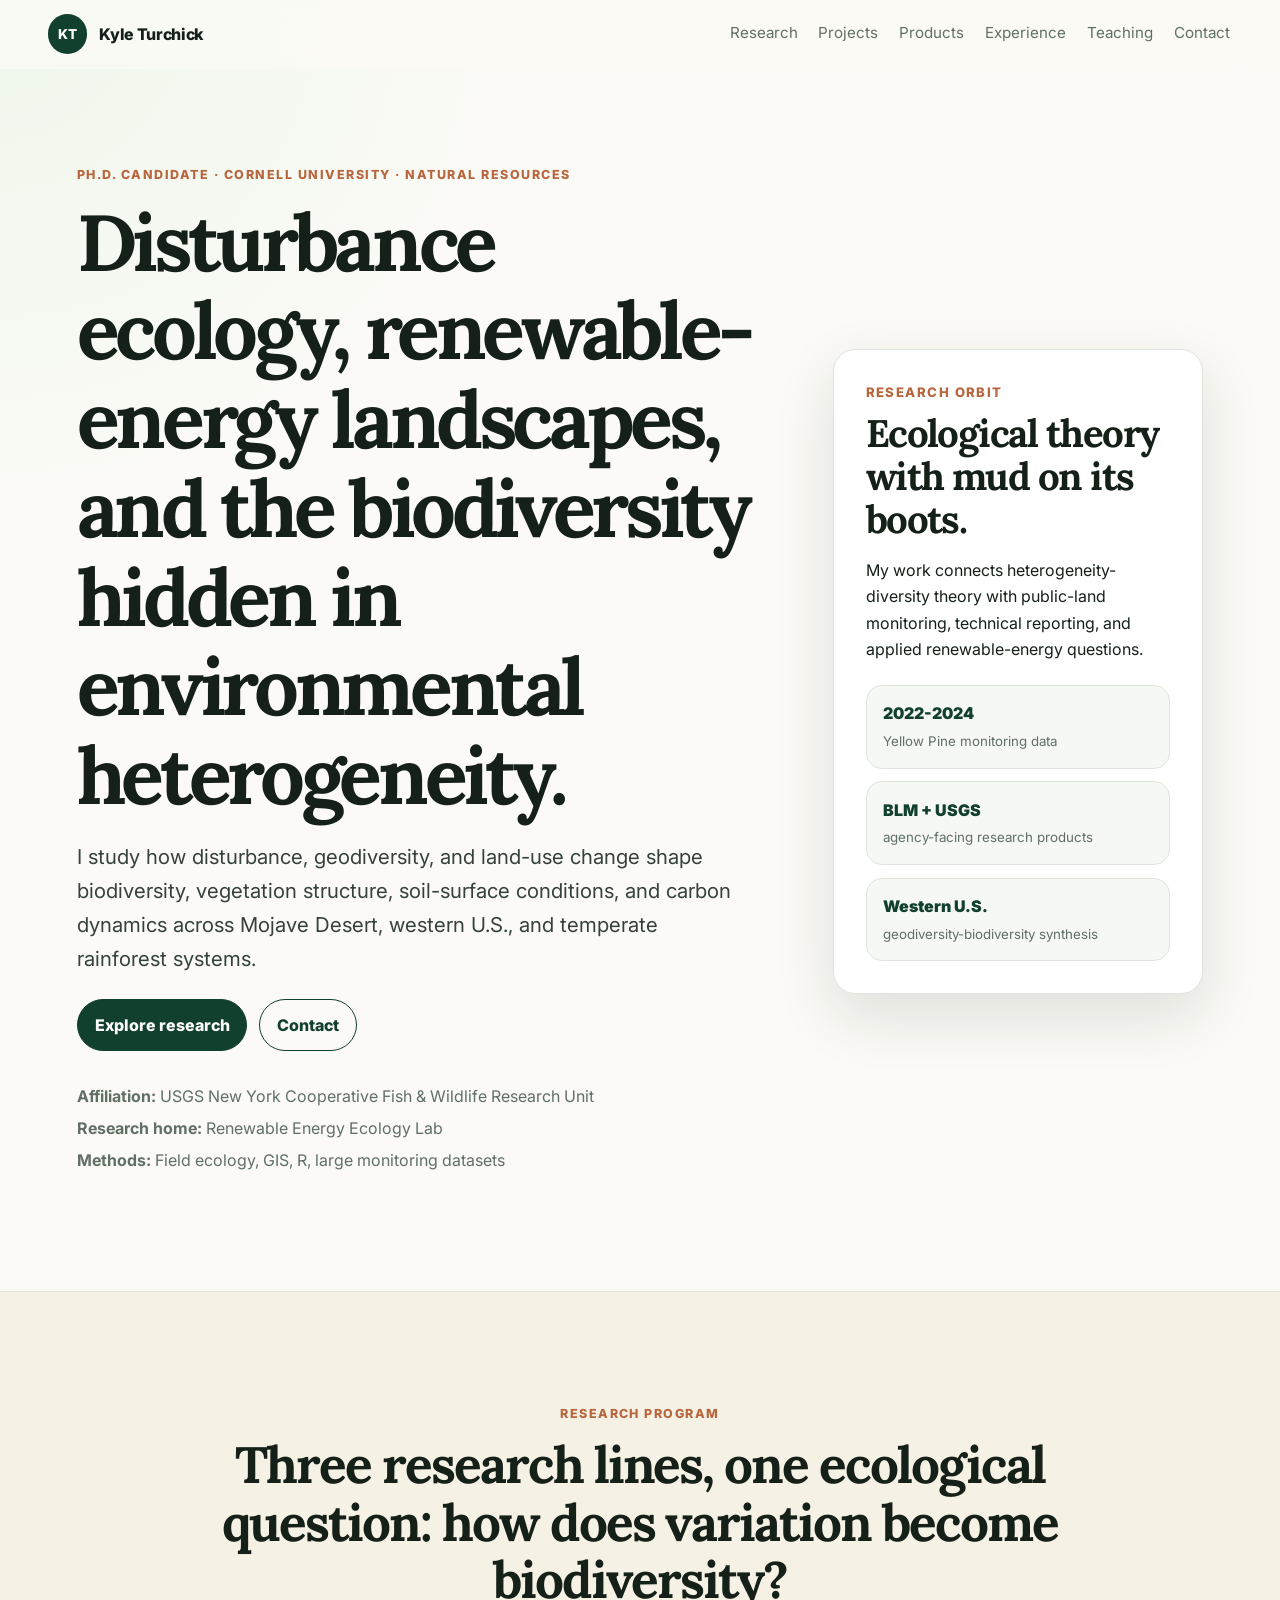
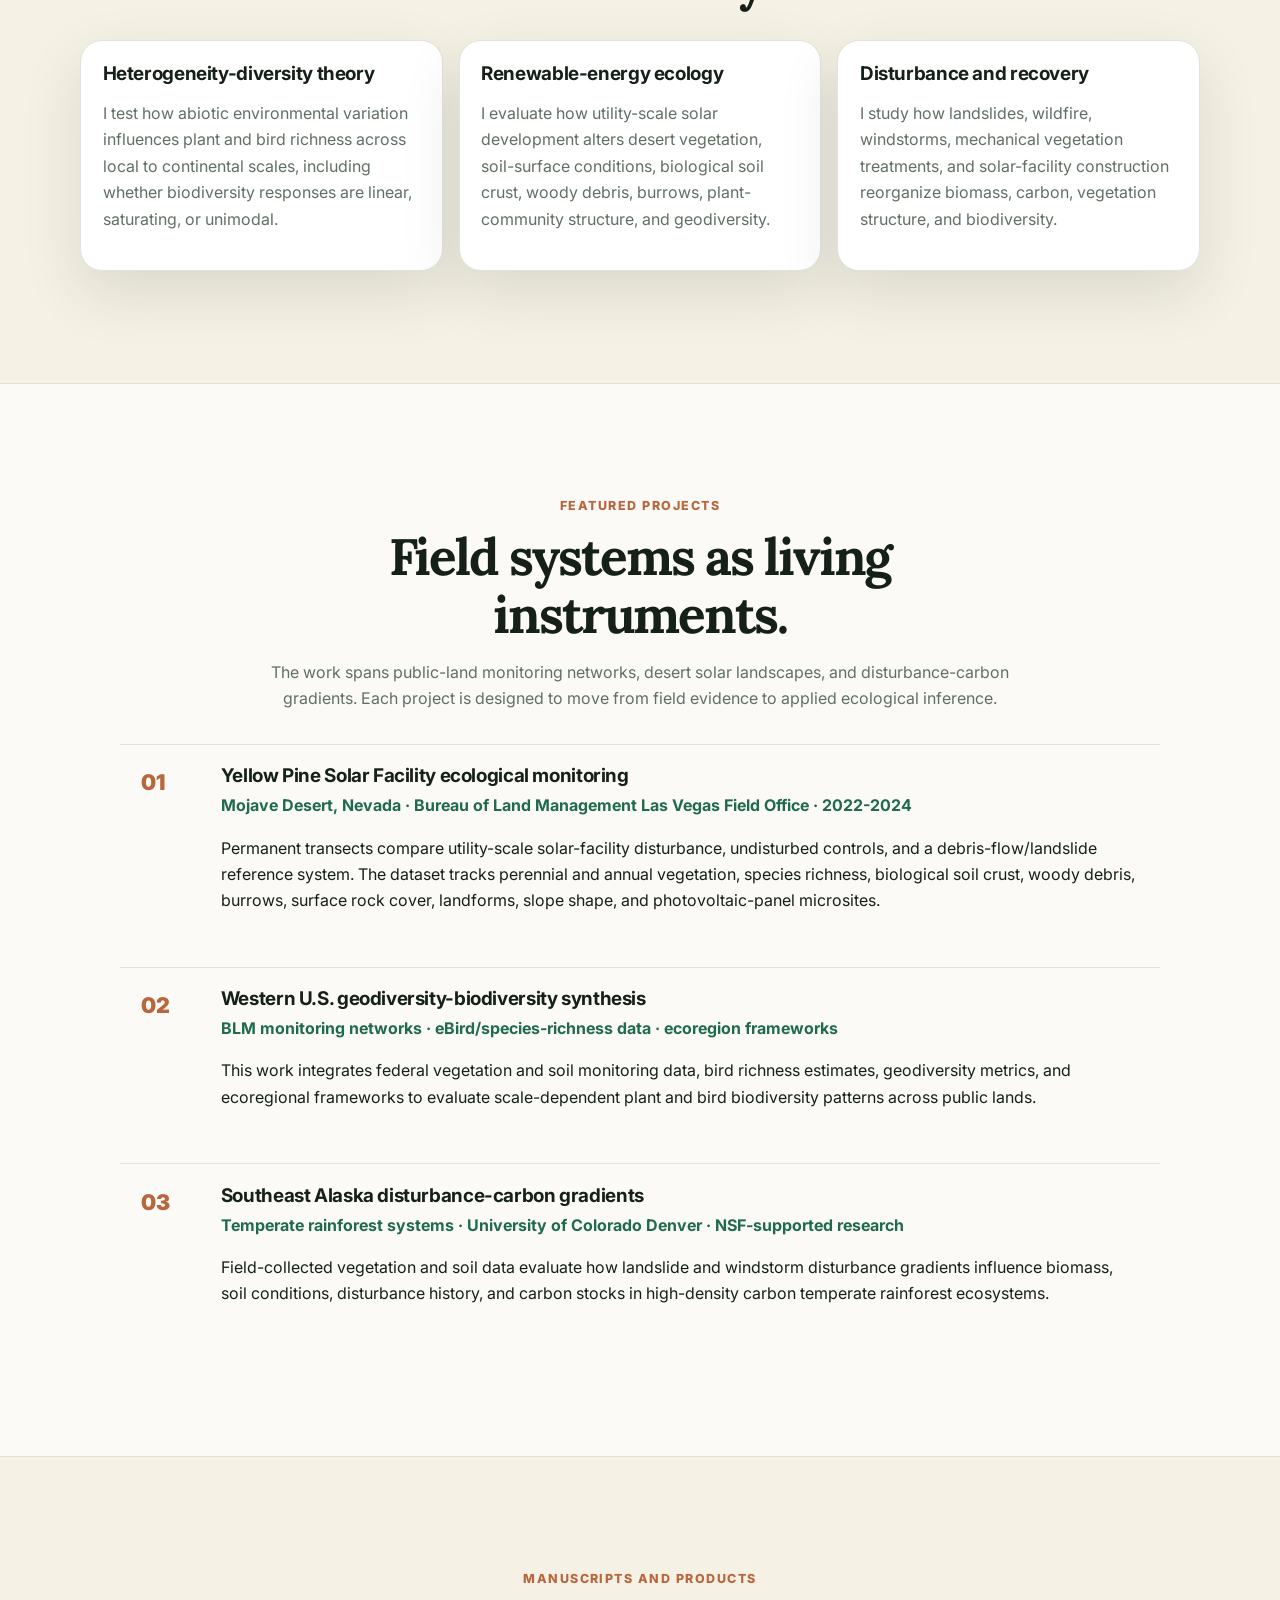
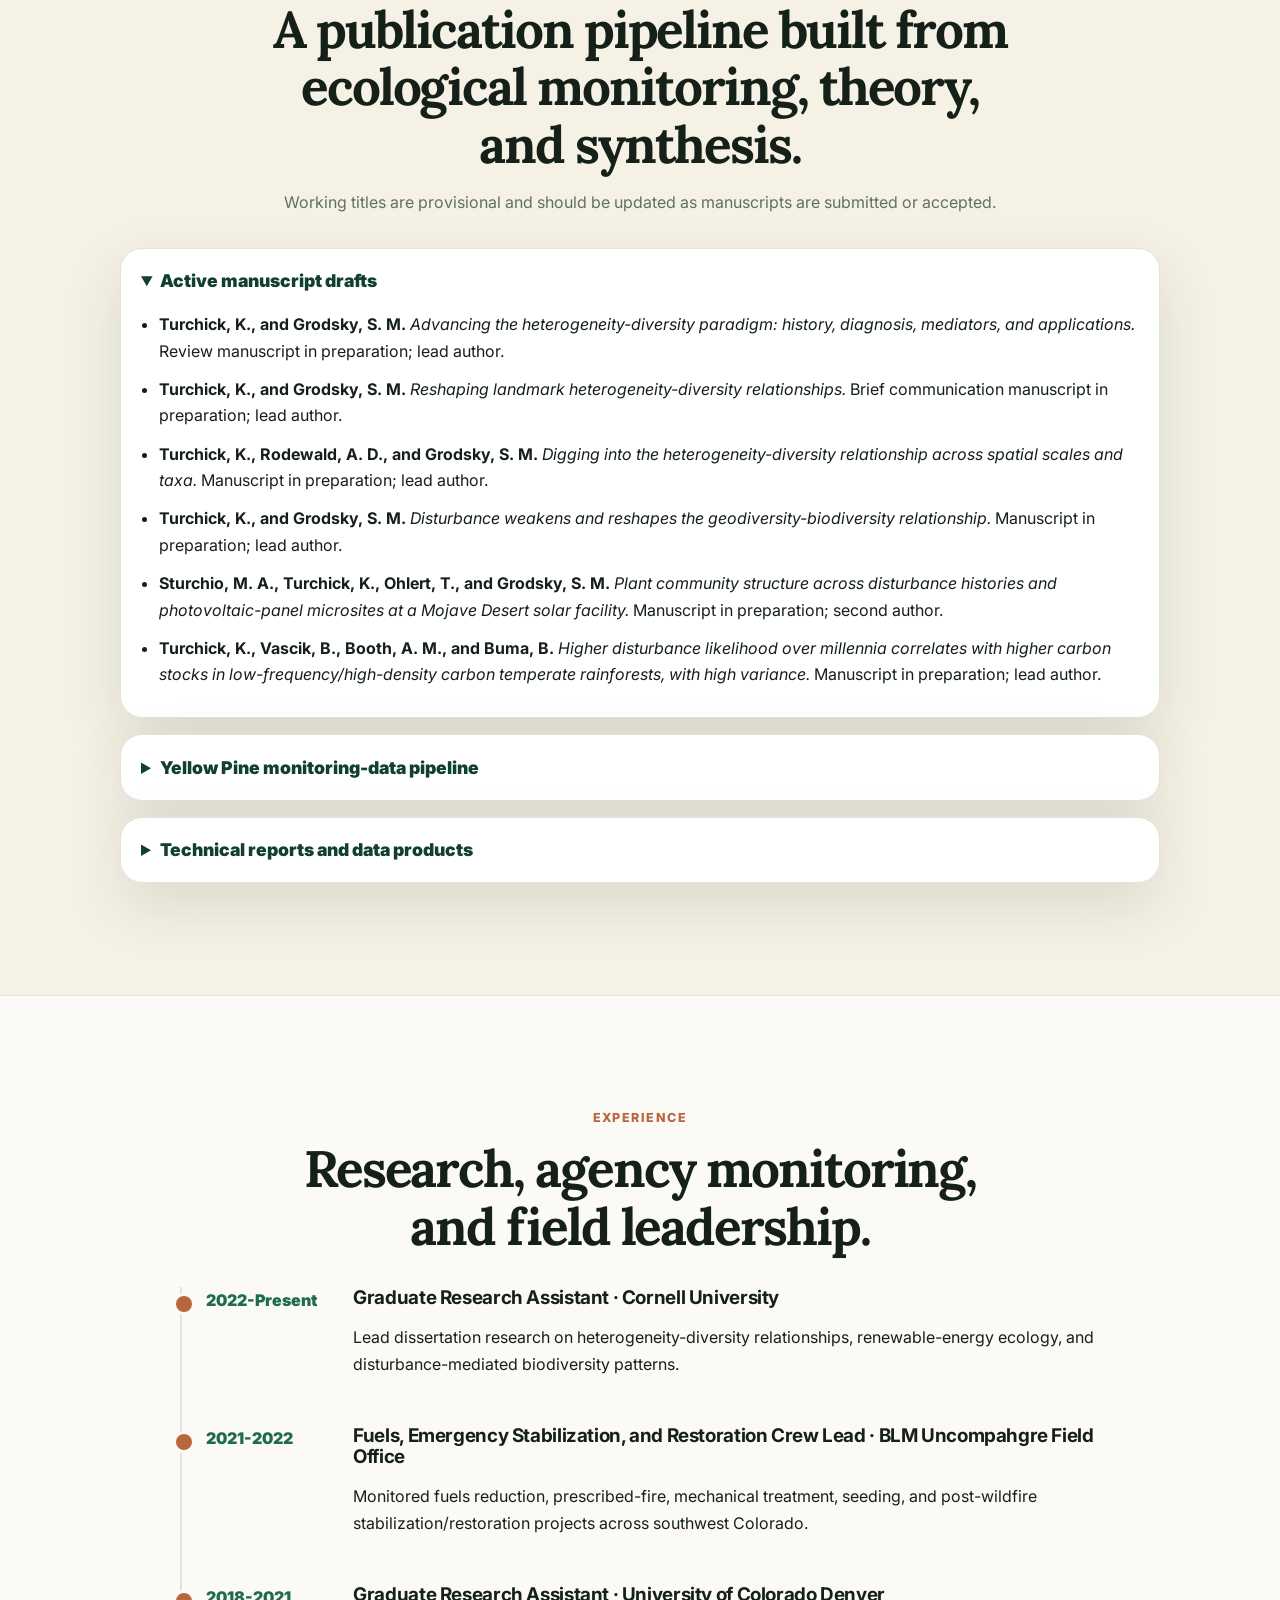
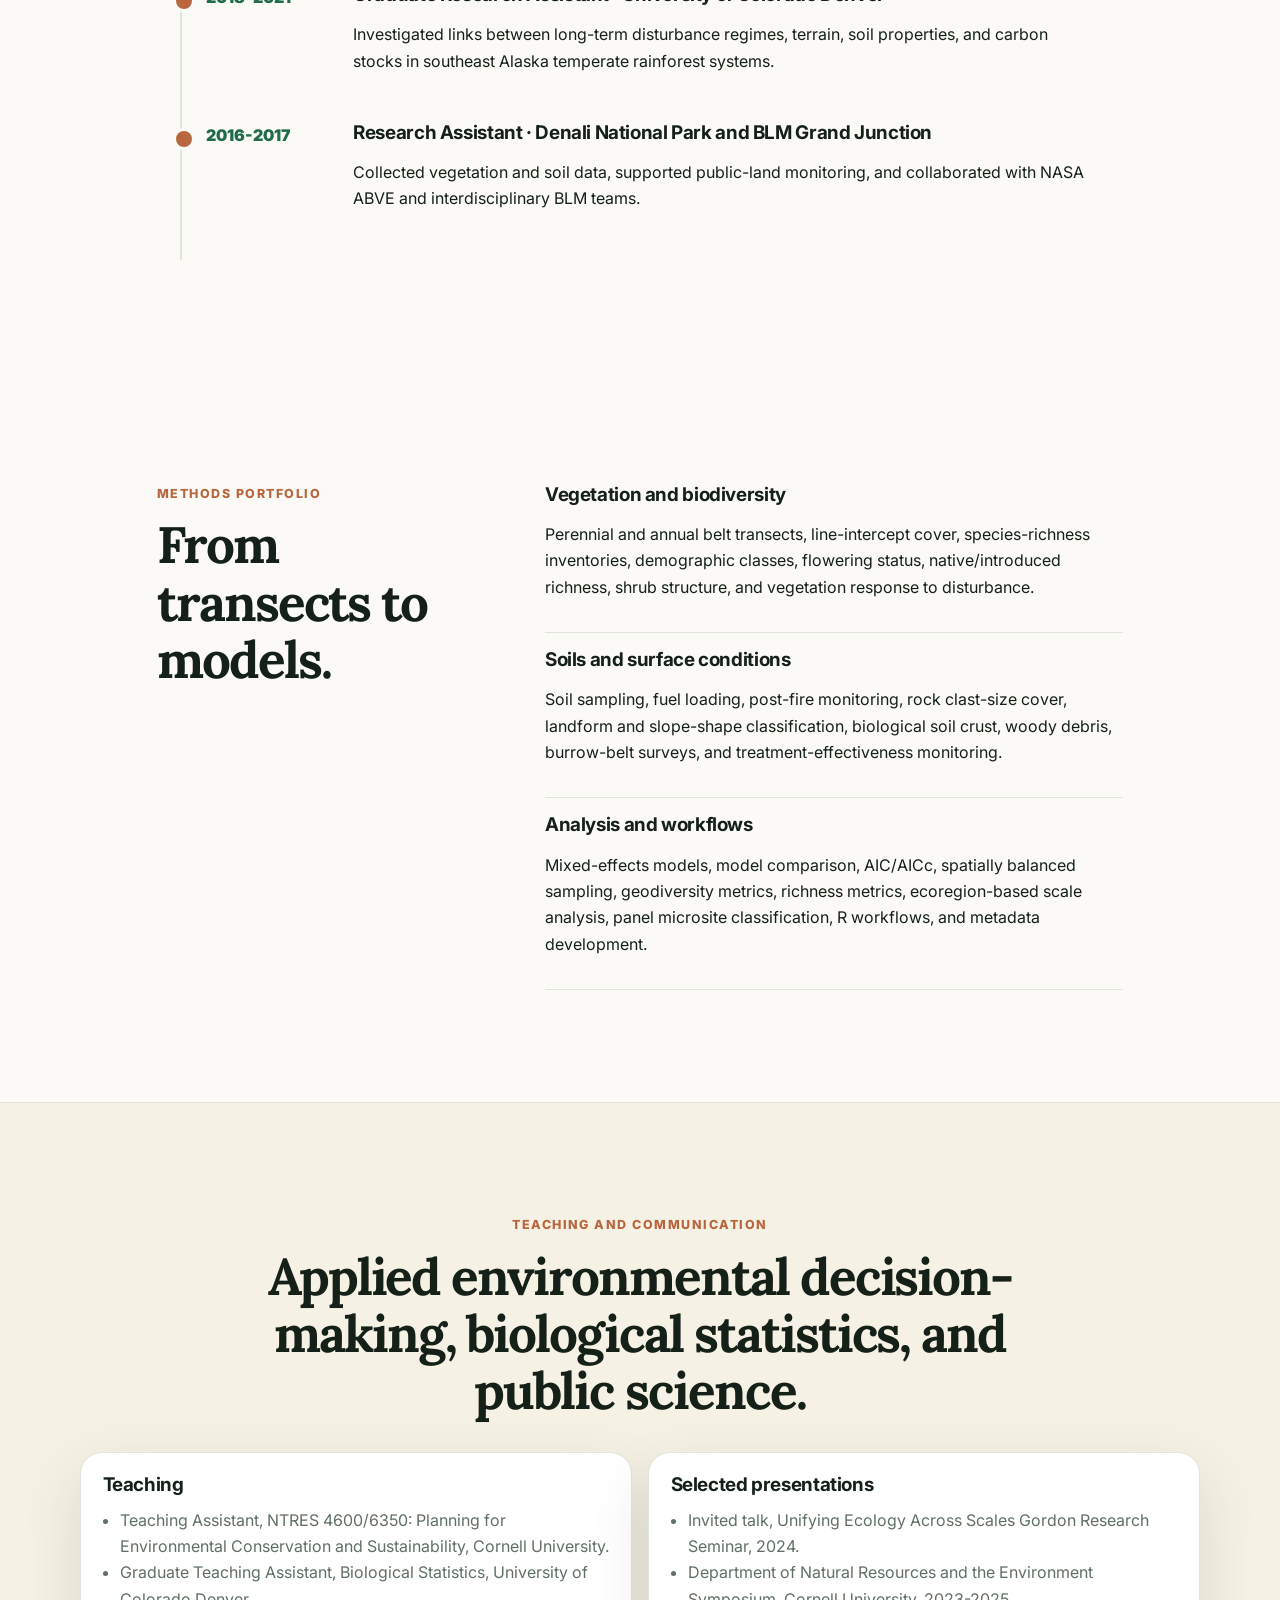
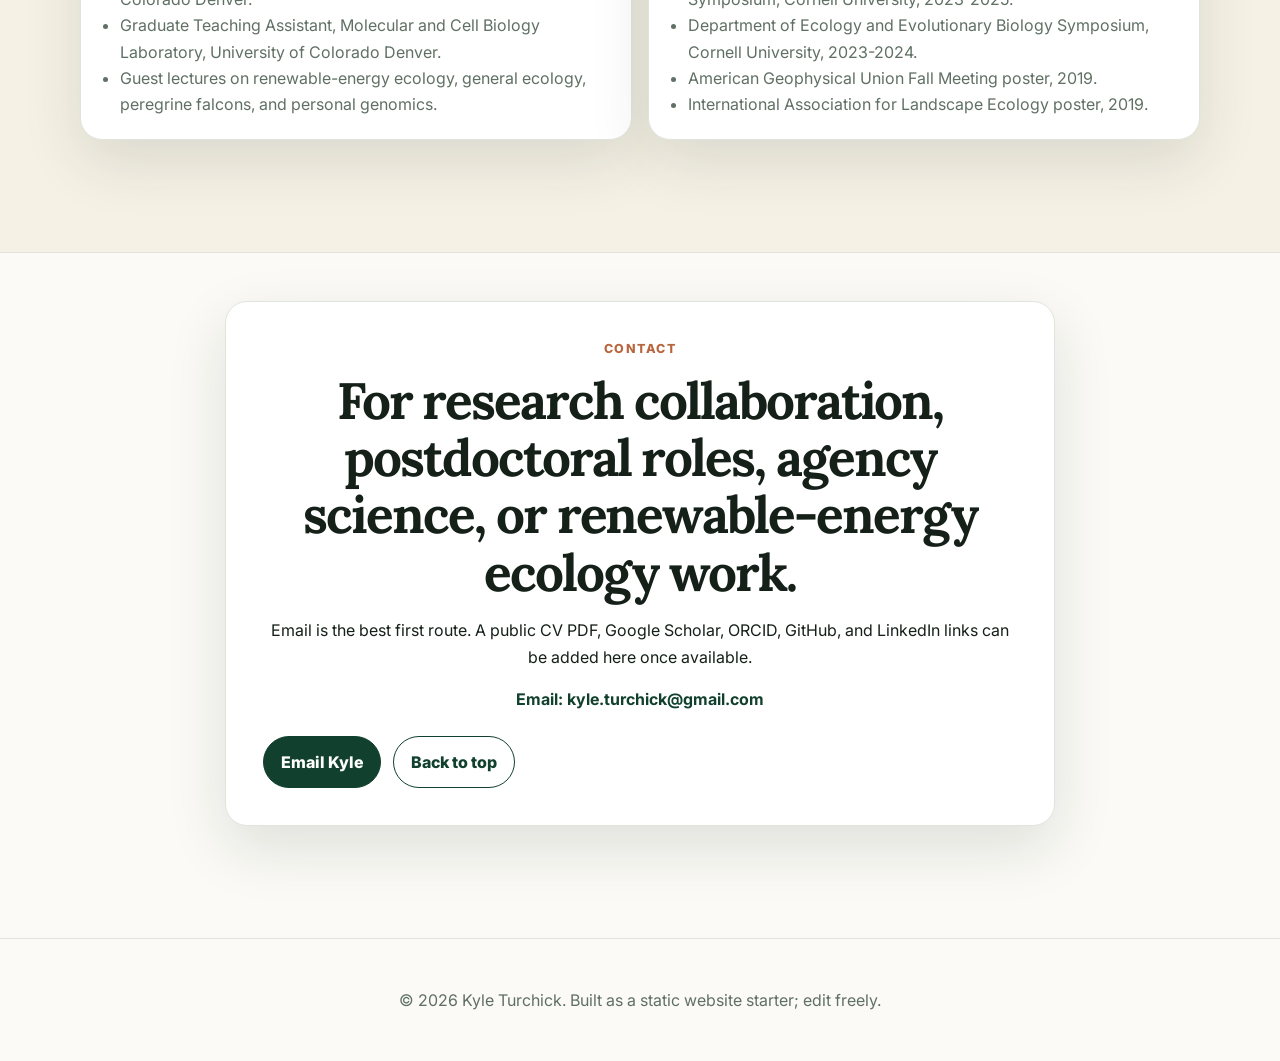
==== index.html @ 01abc214 "Add files via upload" ====
<!doctype html>
<html lang="en">
<head>
  <meta charset="utf-8" />
  <meta name="viewport" content="width=device-width, initial-scale=1" />
  <meta name="description" content="Kyle Turchick is a Ph.D. candidate in Natural Resources at Cornell University studying disturbance ecology, renewable-energy ecology, biogeography, and geodiversity-biodiversity relationships." />
  <meta name="author" content="Kyle Turchick" />
  <meta property="og:title" content="Kyle Turchick | Disturbance Ecology & Renewable Energy Ecology" />
  <meta property="og:description" content="Research on disturbance, environmental heterogeneity, biodiversity, public-land monitoring, and utility-scale solar ecology." />
  <meta property="og:type" content="website" />
  <meta property="og:image" content="assets/social-preview.svg" />
  <title>Kyle Turchick | Disturbance Ecology & Renewable Energy Ecology</title>
  <link rel="icon" href="assets/favicon.svg" type="image/svg+xml" />
  <link rel="preconnect" href="https://fonts.googleapis.com" />
  <link rel="preconnect" href="https://fonts.gstatic.com" crossorigin />
  <link href="https://fonts.googleapis.com/css2?family=Inter:wght@400;500;600;700;800&family=Lora:wght@500;600&display=swap" rel="stylesheet" />
  <link rel="stylesheet" href="styles.css" />
</head>
<body>
  <a class="skip-link" href="#main">Skip to main content</a>
  <header class="site-header" data-stuck="false">
    <a class="brand" href="#home" aria-label="Kyle Turchick home">
      <span class="brand-mark" aria-hidden="true">KT</span>
      <span class="brand-text">Kyle Turchick</span>
    </a>
    <button class="nav-toggle" aria-expanded="false" aria-controls="site-nav">Menu</button>
    <nav id="site-nav" class="site-nav" aria-label="Primary navigation">
      <a href="#research">Research</a>
      <a href="#projects">Projects</a>
      <a href="#products">Products</a>
      <a href="#experience">Experience</a>
      <a href="#teaching">Teaching</a>
      <a href="#contact">Contact</a>
    </nav>
  </header>

  <main id="main">
    <section id="home" class="hero section-pad">
      <div class="hero-grid">
        <div class="hero-copy">
          <p class="eyebrow">Ph.D. Candidate · Cornell University · Natural Resources</p>
          <h1>Disturbance ecology, renewable-energy landscapes, and the biodiversity hidden in environmental heterogeneity.</h1>
          <p class="lede">I study how disturbance, geodiversity, and land-use change shape biodiversity, vegetation structure, soil-surface conditions, and carbon dynamics across Mojave Desert, western U.S., and temperate rainforest systems.</p>
          <div class="hero-actions">
            <a class="button primary" href="#research">Explore research</a>
            <a class="button secondary" href="#contact">Contact</a>
          </div>
          <ul class="quick-facts" aria-label="Quick facts">
            <li><strong>Affiliation:</strong> USGS New York Cooperative Fish & Wildlife Research Unit</li>
            <li><strong>Research home:</strong> Renewable Energy Ecology Lab</li>
            <li><strong>Methods:</strong> Field ecology, GIS, R, large monitoring datasets</li>
          </ul>
        </div>
        <aside class="hero-card" aria-label="Research summary">
          <p class="card-kicker">Research orbit</p>
          <h2>Ecological theory with mud on its boots.</h2>
          <p>My work connects heterogeneity-diversity theory with public-land monitoring, technical reporting, and applied renewable-energy questions.</p>
          <div class="metric-stack">
            <div><span>2022-2024</span><small>Yellow Pine monitoring data</small></div>
            <div><span>BLM + USGS</span><small>agency-facing research products</small></div>
            <div><span>Western U.S.</span><small>geodiversity-biodiversity synthesis</small></div>
          </div>
        </aside>
      </div>
    </section>

    <section id="research" class="section-pad band">
      <div class="section-heading">
        <p class="eyebrow">Research program</p>
        <h2>Three research lines, one ecological question: how does variation become biodiversity?</h2>
      </div>
      <div class="cards three">
        <article class="card">
          <h3>Heterogeneity-diversity theory</h3>
          <p>I test how abiotic environmental variation influences plant and bird richness across local to continental scales, including whether biodiversity responses are linear, saturating, or unimodal.</p>
        </article>
        <article class="card">
          <h3>Renewable-energy ecology</h3>
          <p>I evaluate how utility-scale solar development alters desert vegetation, soil-surface conditions, biological soil crust, woody debris, burrows, plant-community structure, and geodiversity.</p>
        </article>
        <article class="card">
          <h3>Disturbance and recovery</h3>
          <p>I study how landslides, wildfire, windstorms, mechanical vegetation treatments, and solar-facility construction reorganize biomass, carbon, vegetation structure, and biodiversity.</p>
        </article>
      </div>
    </section>

    <section id="projects" class="section-pad">
      <div class="section-heading narrow">
        <p class="eyebrow">Featured projects</p>
        <h2>Field systems as living instruments.</h2>
        <p>The work spans public-land monitoring networks, desert solar landscapes, and disturbance-carbon gradients. Each project is designed to move from field evidence to applied ecological inference.</p>
      </div>
      <div class="project-list">
        <article class="project-card">
          <div class="project-number">01</div>
          <div>
            <h3>Yellow Pine Solar Facility ecological monitoring</h3>
            <p class="meta">Mojave Desert, Nevada · Bureau of Land Management Las Vegas Field Office · 2022-2024</p>
            <p>Permanent transects compare utility-scale solar-facility disturbance, undisturbed controls, and a debris-flow/landslide reference system. The dataset tracks perennial and annual vegetation, species richness, biological soil crust, woody debris, burrows, surface rock cover, landforms, slope shape, and photovoltaic-panel microsites.</p>
          </div>
        </article>
        <article class="project-card">
          <div class="project-number">02</div>
          <div>
            <h3>Western U.S. geodiversity-biodiversity synthesis</h3>
            <p class="meta">BLM monitoring networks · eBird/species-richness data · ecoregion frameworks</p>
            <p>This work integrates federal vegetation and soil monitoring data, bird richness estimates, geodiversity metrics, and ecoregional frameworks to evaluate scale-dependent plant and bird biodiversity patterns across public lands.</p>
          </div>
        </article>
        <article class="project-card">
          <div class="project-number">03</div>
          <div>
            <h3>Southeast Alaska disturbance-carbon gradients</h3>
            <p class="meta">Temperate rainforest systems · University of Colorado Denver · NSF-supported research</p>
            <p>Field-collected vegetation and soil data evaluate how landslide and windstorm disturbance gradients influence biomass, soil conditions, disturbance history, and carbon stocks in high-density carbon temperate rainforest ecosystems.</p>
          </div>
        </article>
      </div>
    </section>

    <section id="products" class="section-pad band">
      <div class="section-heading narrow">
        <p class="eyebrow">Manuscripts and products</p>
        <h2>A publication pipeline built from ecological monitoring, theory, and synthesis.</h2>
        <p class="note">Working titles are provisional and should be updated as manuscripts are submitted or accepted.</p>
      </div>
      <div class="accordion-grid">
        <details open>
          <summary>Active manuscript drafts</summary>
          <ul class="pub-list">
            <li><strong>Turchick, K., and Grodsky, S. M.</strong> <em>Advancing the heterogeneity-diversity paradigm: history, diagnosis, mediators, and applications.</em> Review manuscript in preparation; lead author.</li>
            <li><strong>Turchick, K., and Grodsky, S. M.</strong> <em>Reshaping landmark heterogeneity-diversity relationships.</em> Brief communication manuscript in preparation; lead author.</li>
            <li><strong>Turchick, K., Rodewald, A. D., and Grodsky, S. M.</strong> <em>Digging into the heterogeneity-diversity relationship across spatial scales and taxa.</em> Manuscript in preparation; lead author.</li>
            <li><strong>Turchick, K., and Grodsky, S. M.</strong> <em>Disturbance weakens and reshapes the geodiversity-biodiversity relationship.</em> Manuscript in preparation; lead author.</li>
            <li><strong>Sturchio, M. A., Turchick, K., Ohlert, T., and Grodsky, S. M.</strong> <em>Plant community structure across disturbance histories and photovoltaic-panel microsites at a Mojave Desert solar facility.</em> Manuscript in preparation; second author.</li>
            <li><strong>Turchick, K., Vascik, B., Booth, A. M., and Buma, B.</strong> <em>Higher disturbance likelihood over millennia correlates with higher carbon stocks in low-frequency/high-density carbon temperate rainforests, with high variance.</em> Manuscript in preparation; lead author.</li>
          </ul>
        </details>
        <details>
          <summary>Yellow Pine monitoring-data pipeline</summary>
          <ul class="pub-list compact">
            <li>Shrub community responses to utility-scale solar construction and natural disturbance in the Mojave Desert.</li>
            <li>Perennial vegetation structure and recovery trajectories following utility-scale solar construction and debris-flow disturbance.</li>
            <li>Annual plant responses to utility-scale solar construction and natural disturbance in Mojave Desert shrubland.</li>
            <li>Native and introduced plant richness trajectories following solar-facility construction and debris-flow disturbance.</li>
            <li>Burrow activity as an indicator of soil-faunal response to solar-facility construction and natural disturbance.</li>
            <li>Woody debris redistribution following utility-scale solar construction and debris-flow disturbance.</li>
            <li>Does disturbance alter the abiotic template? Geodiversity and soil-surface heterogeneity across mechanical and natural disturbance.</li>
            <li>Biological soil crust responses to utility-scale solar construction, panel microsites, and natural disturbance.</li>
            <li>Spatially explicit ecological monitoring of vegetation and soil-surface responses at the Yellow Pine Solar Facility.</li>
          </ul>
        </details>
        <details>
          <summary>Technical reports and data products</summary>
          <ul class="pub-list compact">
            <li><strong>Yellow Pine Solar Project monitoring:</strong> annual technical reports, methods documentation, metadata, and ecological monitoring data products prepared for the BLM Las Vegas Field Office.</li>
            <li><strong>BLM Southwest Colorado monitoring:</strong> eleven project-specific reports on ecosystem response to prescribed fire, natural fire, and mechanical treatments.</li>
            <li><strong>Science communication:</strong> <em>The Silent Slide</em>, Planet Forward StoryFest; Sitka Nature Show podcast guest; Coastal Rainforest Margins Research Coordination Network blog spotlight.</li>
          </ul>
        </details>
      </div>
    </section>

    <section id="experience" class="section-pad">
      <div class="section-heading narrow">
        <p class="eyebrow">Experience</p>
        <h2>Research, agency monitoring, and field leadership.</h2>
      </div>
      <div class="timeline">
        <article class="timeline-item">
          <span class="date">2022-Present</span>
          <div>
            <h3>Graduate Research Assistant · Cornell University</h3>
            <p>Lead dissertation research on heterogeneity-diversity relationships, renewable-energy ecology, and disturbance-mediated biodiversity patterns.</p>
          </div>
        </article>
        <article class="timeline-item">
          <span class="date">2021-2022</span>
          <div>
            <h3>Fuels, Emergency Stabilization, and Restoration Crew Lead · BLM Uncompahgre Field Office</h3>
            <p>Monitored fuels reduction, prescribed-fire, mechanical treatment, seeding, and post-wildfire stabilization/restoration projects across southwest Colorado.</p>
          </div>
        </article>
        <article class="timeline-item">
          <span class="date">2018-2021</span>
          <div>
            <h3>Graduate Research Assistant · University of Colorado Denver</h3>
            <p>Investigated links between long-term disturbance regimes, terrain, soil properties, and carbon stocks in southeast Alaska temperate rainforest systems.</p>
          </div>
        </article>
        <article class="timeline-item">
          <span class="date">2016-2017</span>
          <div>
            <h3>Research Assistant · Denali National Park and BLM Grand Junction</h3>
            <p>Collected vegetation and soil data, supported public-land monitoring, and collaborated with NASA ABVE and interdisciplinary BLM teams.</p>
          </div>
        </article>
      </div>
    </section>

    <section id="methods" class="section-pad split-section">
      <div>
        <p class="eyebrow">Methods portfolio</p>
        <h2>From transects to models.</h2>
      </div>
      <div class="method-columns">
        <div>
          <h3>Vegetation and biodiversity</h3>
          <p>Perennial and annual belt transects, line-intercept cover, species-richness inventories, demographic classes, flowering status, native/introduced richness, shrub structure, and vegetation response to disturbance.</p>
        </div>
        <div>
          <h3>Soils and surface conditions</h3>
          <p>Soil sampling, fuel loading, post-fire monitoring, rock clast-size cover, landform and slope-shape classification, biological soil crust, woody debris, burrow-belt surveys, and treatment-effectiveness monitoring.</p>
        </div>
        <div>
          <h3>Analysis and workflows</h3>
          <p>Mixed-effects models, model comparison, AIC/AICc, spatially balanced sampling, geodiversity metrics, richness metrics, ecoregion-based scale analysis, panel microsite classification, R workflows, and metadata development.</p>
        </div>
      </div>
    </section>

    <section id="teaching" class="section-pad band">
      <div class="section-heading narrow">
        <p class="eyebrow">Teaching and communication</p>
        <h2>Applied environmental decision-making, biological statistics, and public science.</h2>
      </div>
      <div class="cards two">
        <article class="card">
          <h3>Teaching</h3>
          <ul class="plain-list">
            <li>Teaching Assistant, NTRES 4600/6350: Planning for Environmental Conservation and Sustainability, Cornell University.</li>
            <li>Graduate Teaching Assistant, Biological Statistics, University of Colorado Denver.</li>
            <li>Graduate Teaching Assistant, Molecular and Cell Biology Laboratory, University of Colorado Denver.</li>
            <li>Guest lectures on renewable-energy ecology, general ecology, peregrine falcons, and personal genomics.</li>
          </ul>
        </article>
        <article class="card">
          <h3>Selected presentations</h3>
          <ul class="plain-list">
            <li>Invited talk, Unifying Ecology Across Scales Gordon Research Seminar, 2024.</li>
            <li>Department of Natural Resources and the Environment Symposium, Cornell University, 2023-2025.</li>
            <li>Department of Ecology and Evolutionary Biology Symposium, Cornell University, 2023-2024.</li>
            <li>American Geophysical Union Fall Meeting poster, 2019.</li>
            <li>International Association for Landscape Ecology poster, 2019.</li>
          </ul>
        </article>
      </div>
    </section>

    <section id="contact" class="section-pad contact-section">
      <div class="contact-card">
        <p class="eyebrow">Contact</p>
        <h2>For research collaboration, postdoctoral roles, agency science, or renewable-energy ecology work.</h2>
        <p>Email is the best first route. A public CV PDF, Google Scholar, ORCID, GitHub, and LinkedIn links can be added here once available.</p>
        <p class="email-fallback">Email: <span id="email-text">kyle.turchick [at] gmail [dot] com</span></p>
        <div class="contact-actions">
          <a id="email-link" class="button primary" href="#">Email Kyle</a>
          <a class="button secondary" href="#home">Back to top</a>
        </div>
      </div>
    </section>
  </main>

  <footer class="site-footer">
    <p>&copy; <span id="year"></span> Kyle Turchick. Built as a static website starter; edit freely.</p>
  </footer>
  <script src="script.js"></script>
</body>
</html>
---- styles.css ----
:root {
  --bg: #fbfaf6;
  --paper: #ffffff;
  --ink: #152019;
  --muted: #607064;
  --line: #dfe5dc;
  --green: #1f6b4b;
  --green-2: #12402e;
  --sand: #efe5d0;
  --clay: #b8663d;
  --shadow: 0 22px 60px rgba(20, 39, 28, 0.12);
  --radius: 22px;
}

* { box-sizing: border-box; }
html { scroll-behavior: smooth; }
body {
  margin: 0;
  font-family: Inter, system-ui, -apple-system, BlinkMacSystemFont, "Segoe UI", sans-serif;
  color: var(--ink);
  background: radial-gradient(circle at top left, #eff7ec 0, transparent 32rem), var(--bg);
  line-height: 1.65;
}

a { color: inherit; }
.skip-link {
  position: absolute;
  top: -100px;
  left: 1rem;
  background: var(--green-2);
  color: white;
  padding: .75rem 1rem;
  z-index: 1000;
}
.skip-link:focus { top: 1rem; }

.site-header {
  position: sticky;
  top: 0;
  z-index: 20;
  display: flex;
  align-items: center;
  justify-content: space-between;
  gap: 1rem;
  padding: .9rem clamp(1rem, 4vw, 3rem);
  background: rgba(251, 250, 246, .9);
  border-bottom: 1px solid transparent;
  backdrop-filter: blur(16px);
}
.site-header[data-stuck="true"] { border-bottom-color: var(--line); }
.brand {
  display: inline-flex;
  align-items: center;
  gap: .75rem;
  text-decoration: none;
  font-weight: 800;
  letter-spacing: -.02em;
}
.brand-mark {
  display: grid;
  place-items: center;
  width: 2.45rem;
  height: 2.45rem;
  border-radius: 50%;
  background: var(--green-2);
  color: #fff;
  font-size: .85rem;
}
.site-nav {
  display: flex;
  gap: 1rem;
  align-items: center;
  font-size: .95rem;
  color: var(--muted);
}
.site-nav a {
  text-decoration: none;
  padding: .35rem .15rem;
  border-bottom: 2px solid transparent;
}
.site-nav a:hover, .site-nav a:focus { color: var(--green-2); border-color: var(--clay); }
.nav-toggle { display: none; }

.section-pad { padding: clamp(4rem, 9vw, 7rem) clamp(1rem, 6vw, 5rem); }
.band { background: rgba(239, 229, 208, .46); border-block: 1px solid var(--line); }
.hero { padding-top: clamp(3.5rem, 8vw, 6rem); }
.hero-grid {
  display: grid;
  grid-template-columns: minmax(0, 1.55fr) minmax(280px, .85fr);
  gap: clamp(2rem, 7vw, 5rem);
  align-items: center;
  max-width: 1180px;
  margin: 0 auto;
}
.eyebrow {
  margin: 0 0 .75rem;
  color: var(--clay);
  font-weight: 800;
  text-transform: uppercase;
  letter-spacing: .12em;
  font-size: .78rem;
}
h1, h2, h3 { line-height: 1.12; }
h1 {
  font-family: Lora, Georgia, serif;
  font-size: clamp(2.55rem, 6.2vw, 5.35rem);
  letter-spacing: -.055em;
  margin: 0 0 1.2rem;
}
h2 {
  font-family: Lora, Georgia, serif;
  font-size: clamp(2rem, 4vw, 3.6rem);
  letter-spacing: -.04em;
  margin: 0 0 1rem;
}
h3 { margin: 0 0 .7rem; font-size: 1.18rem; letter-spacing: -.02em; }
.lede {
  font-size: clamp(1.05rem, 1.7vw, 1.28rem);
  color: #344239;
  max-width: 65ch;
}
.hero-actions, .contact-actions { display: flex; flex-wrap: wrap; gap: .75rem; margin-top: 1.5rem; }
.button {
  display: inline-flex;
  align-items: center;
  justify-content: center;
  min-height: 2.85rem;
  padding: .72rem 1.05rem;
  border-radius: 999px;
  text-decoration: none;
  font-weight: 800;
  border: 1px solid var(--green-2);
  transition: transform .18s ease, box-shadow .18s ease, background .18s ease;
}
.button:hover { transform: translateY(-2px); box-shadow: 0 12px 26px rgba(31,107,75,.16); }
.button.primary { background: var(--green-2); color: #fff; }
.button.secondary { background: transparent; color: var(--green-2); }
.quick-facts { padding: 0; margin: 2rem 0 0; list-style: none; color: var(--muted); }
.quick-facts li { margin: .35rem 0; }
.hero-card, .card, details, .contact-card {
  background: var(--paper);
  border: 1px solid var(--line);
  border-radius: var(--radius);
  box-shadow: var(--shadow);
}
.hero-card { padding: clamp(1.25rem, 4vw, 2rem); }
.card-kicker { color: var(--clay); font-size: .82rem; font-weight: 800; text-transform: uppercase; letter-spacing: .11em; margin: 0 0 .5rem; }
.hero-card h2 { font-size: clamp(1.7rem, 3vw, 2.45rem); }
.metric-stack { display: grid; gap: .8rem; margin-top: 1.4rem; }
.metric-stack div { padding: .9rem 1rem; border-radius: 16px; background: #f6f8f4; border: 1px solid var(--line); }
.metric-stack span { display: block; font-weight: 900; color: var(--green-2); }
.metric-stack small { color: var(--muted); }
.section-heading { max-width: 980px; margin: 0 auto 2rem; text-align: center; }
.section-heading.narrow { max-width: 760px; }
.section-heading p:not(.eyebrow), .note { color: var(--muted); }
.cards { display: grid; gap: 1rem; max-width: 1120px; margin: 0 auto; }
.cards.three { grid-template-columns: repeat(3, minmax(0, 1fr)); }
.cards.two { grid-template-columns: repeat(2, minmax(0, 1fr)); }
.card { padding: 1.35rem; }
.card p, .card li { color: var(--muted); }
.project-list { max-width: 1040px; margin: 0 auto; display: grid; gap: 1rem; }
.project-card {
  display: grid;
  grid-template-columns: 4rem 1fr;
  gap: 1rem;
  padding: 1.3rem;
  border-top: 1px solid var(--line);
}
.project-number { color: var(--clay); font-weight: 900; font-size: 1.35rem; }
.meta { color: var(--green); font-weight: 700; margin-top: -.35rem; }
.accordion-grid { max-width: 1040px; margin: 0 auto; display: grid; gap: 1rem; }
details { padding: 1.1rem 1.25rem; }
summary { cursor: pointer; font-weight: 900; color: var(--green-2); font-size: 1.1rem; }
.pub-list { margin: 1rem 0 0; padding-left: 1.1rem; }
.pub-list li { margin: .75rem 0; }
.pub-list.compact li { margin: .45rem 0; }
.timeline { max-width: 920px; margin: 0 auto; border-left: 2px solid var(--line); }
.timeline-item {
  position: relative;
  display: grid;
  grid-template-columns: 8rem 1fr;
  gap: 1.2rem;
  padding: 0 0 2rem 1.5rem;
}
.timeline-item::before {
  content: "";
  position: absolute;
  left: -9px;
  top: .35rem;
  width: 16px;
  height: 16px;
  border-radius: 50%;
  background: var(--clay);
  border: 3px solid var(--bg);
}
.date { color: var(--green); font-weight: 900; }
.split-section {
  max-width: 1120px;
  margin: 0 auto;
  display: grid;
  grid-template-columns: .7fr 1.3fr;
  gap: clamp(2rem, 6vw, 5rem);
}
.method-columns { display: grid; gap: 1rem; }
.method-columns > div { border-bottom: 1px solid var(--line); padding-bottom: 1rem; }
.plain-list { margin: 0; padding-left: 1.1rem; }
.contact-section { padding-top: 3rem; }
.contact-card { max-width: 830px; margin: 0 auto; padding: clamp(1.35rem, 4vw, 2.3rem); text-align: center; }
.email-fallback { font-weight: 700; color: var(--green-2); }
.site-footer { padding: 2rem 1rem; text-align: center; color: var(--muted); border-top: 1px solid var(--line); }

@media (max-width: 880px) {
  .nav-toggle { display: inline-flex; border: 1px solid var(--line); background: var(--paper); border-radius: 999px; padding: .55rem .8rem; font-weight: 800; }
  .site-nav { position: absolute; top: 100%; left: 0; right: 0; display: none; flex-direction: column; align-items: stretch; background: var(--bg); padding: 1rem; border-bottom: 1px solid var(--line); }
  .site-nav[data-open="true"] { display: flex; }
  .hero-grid, .cards.three, .cards.two, .split-section { grid-template-columns: 1fr; }
  .timeline-item { grid-template-columns: 1fr; gap: .3rem; }
  .project-card { grid-template-columns: 1fr; }
}
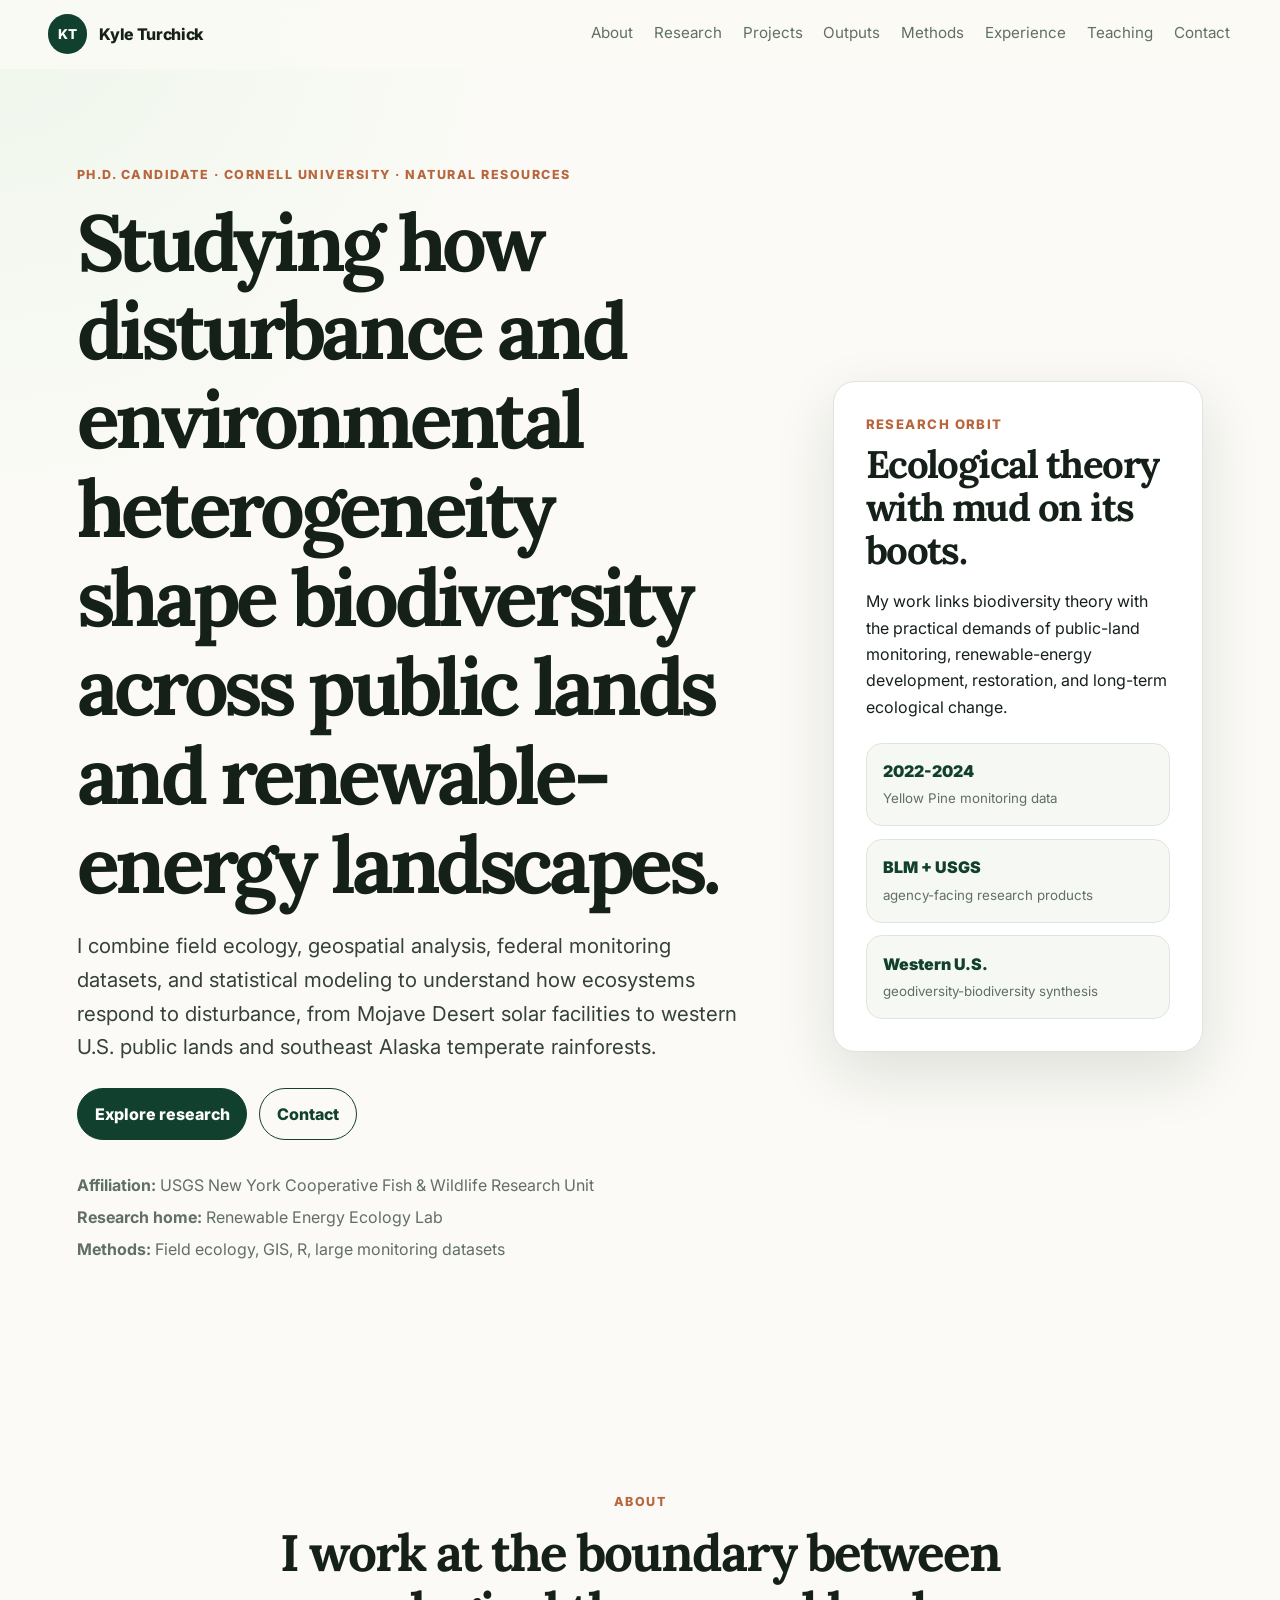
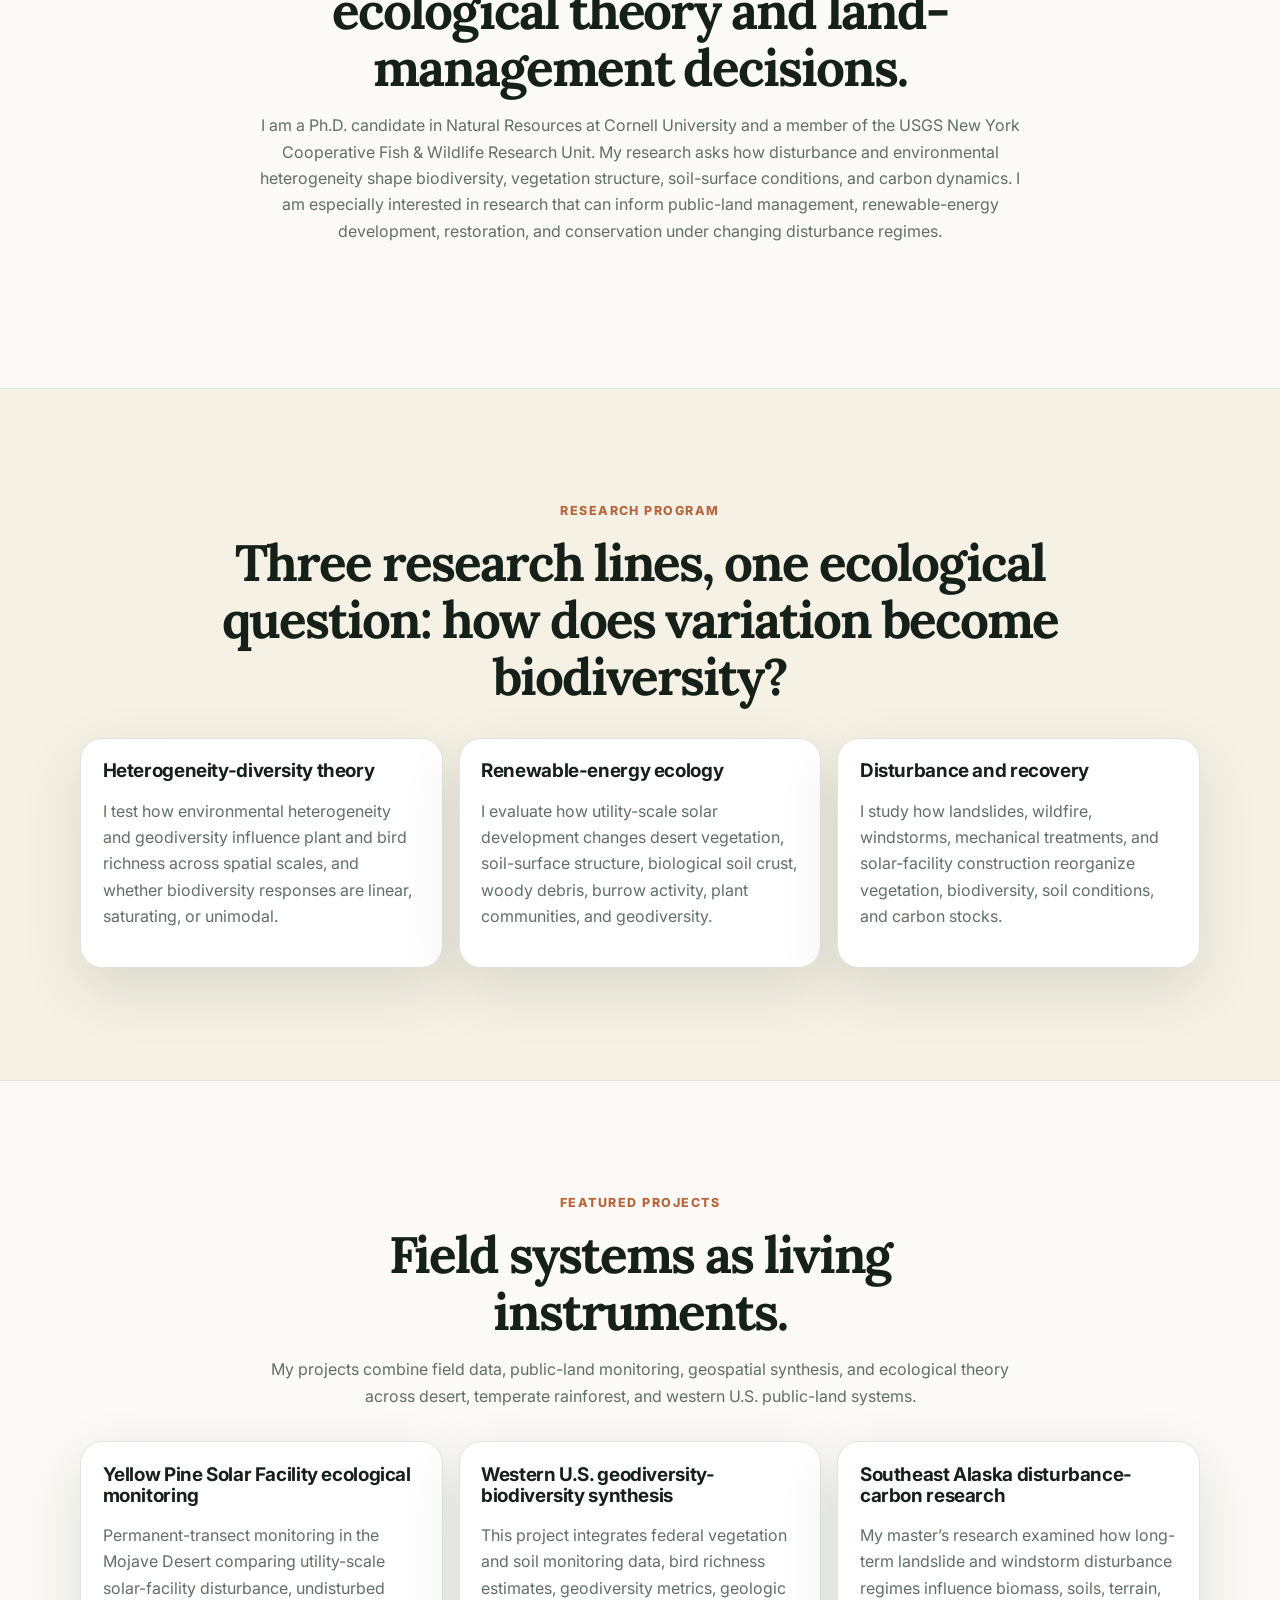
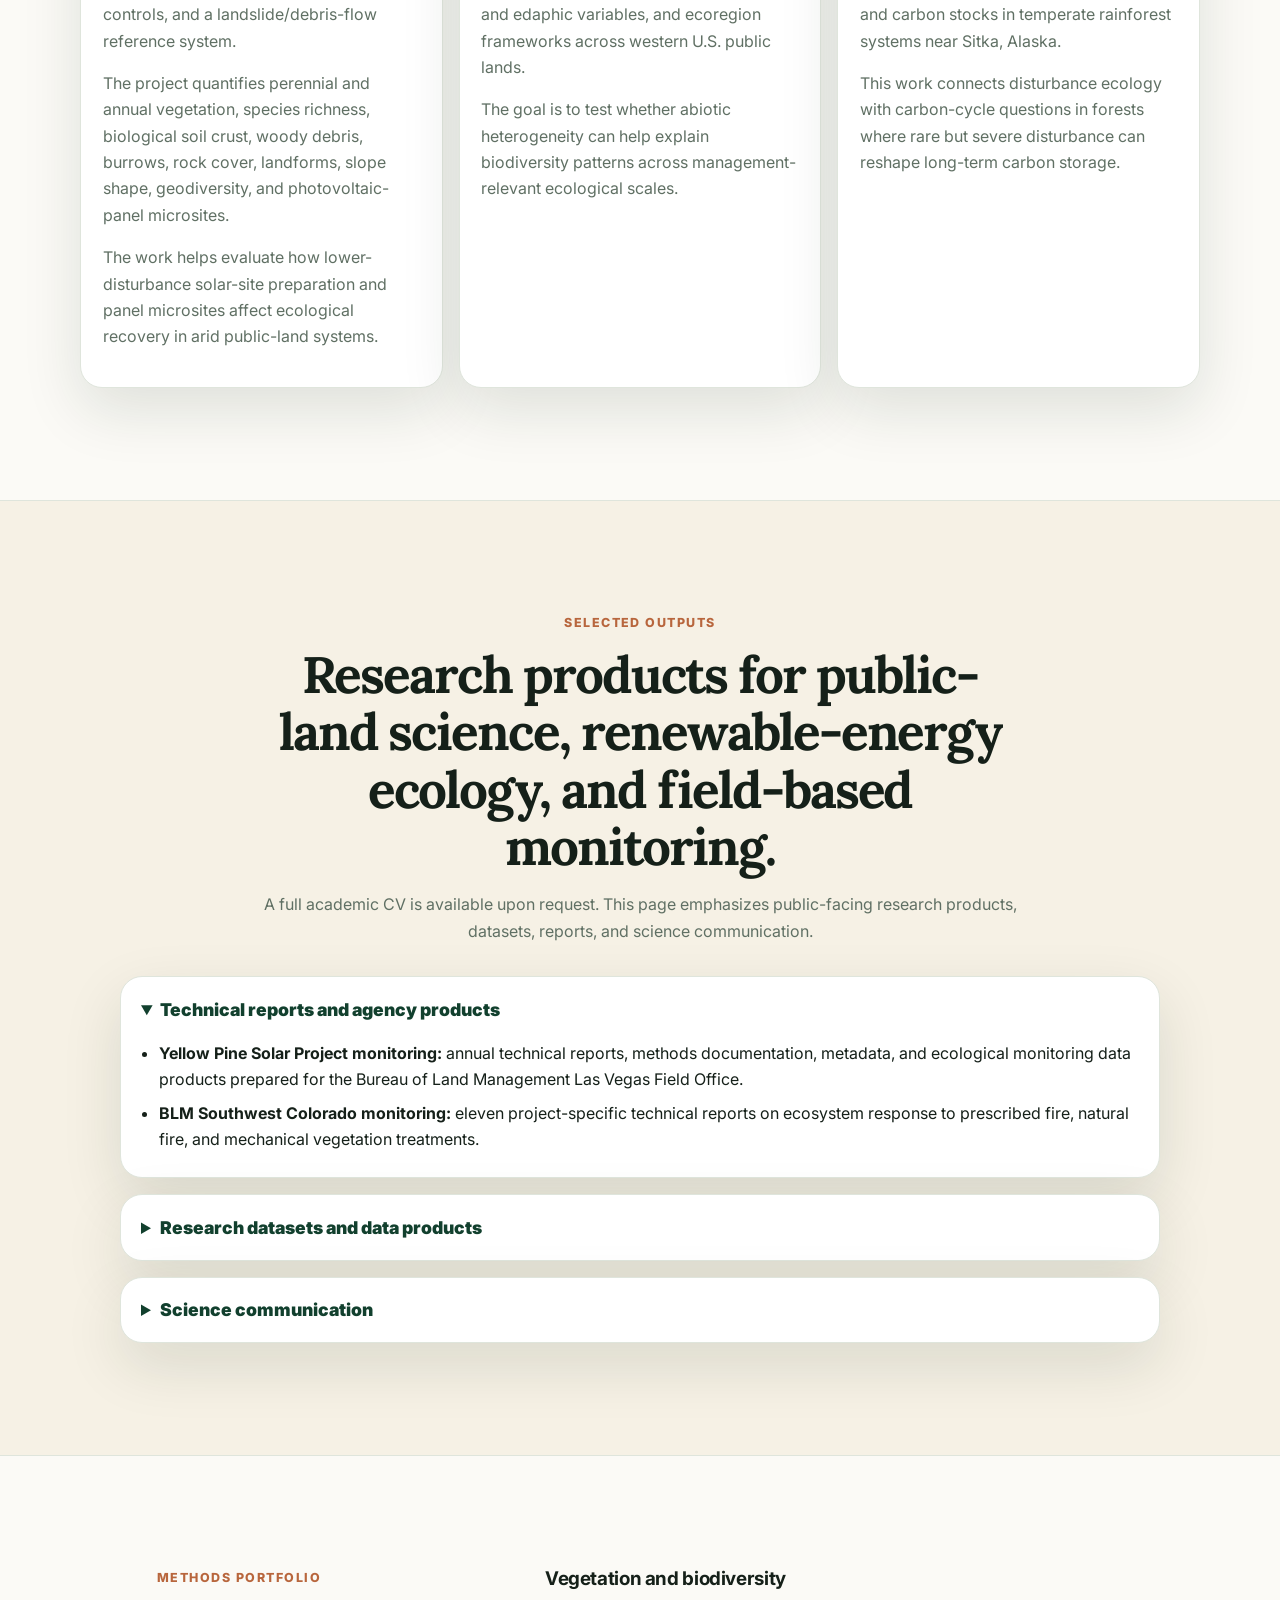
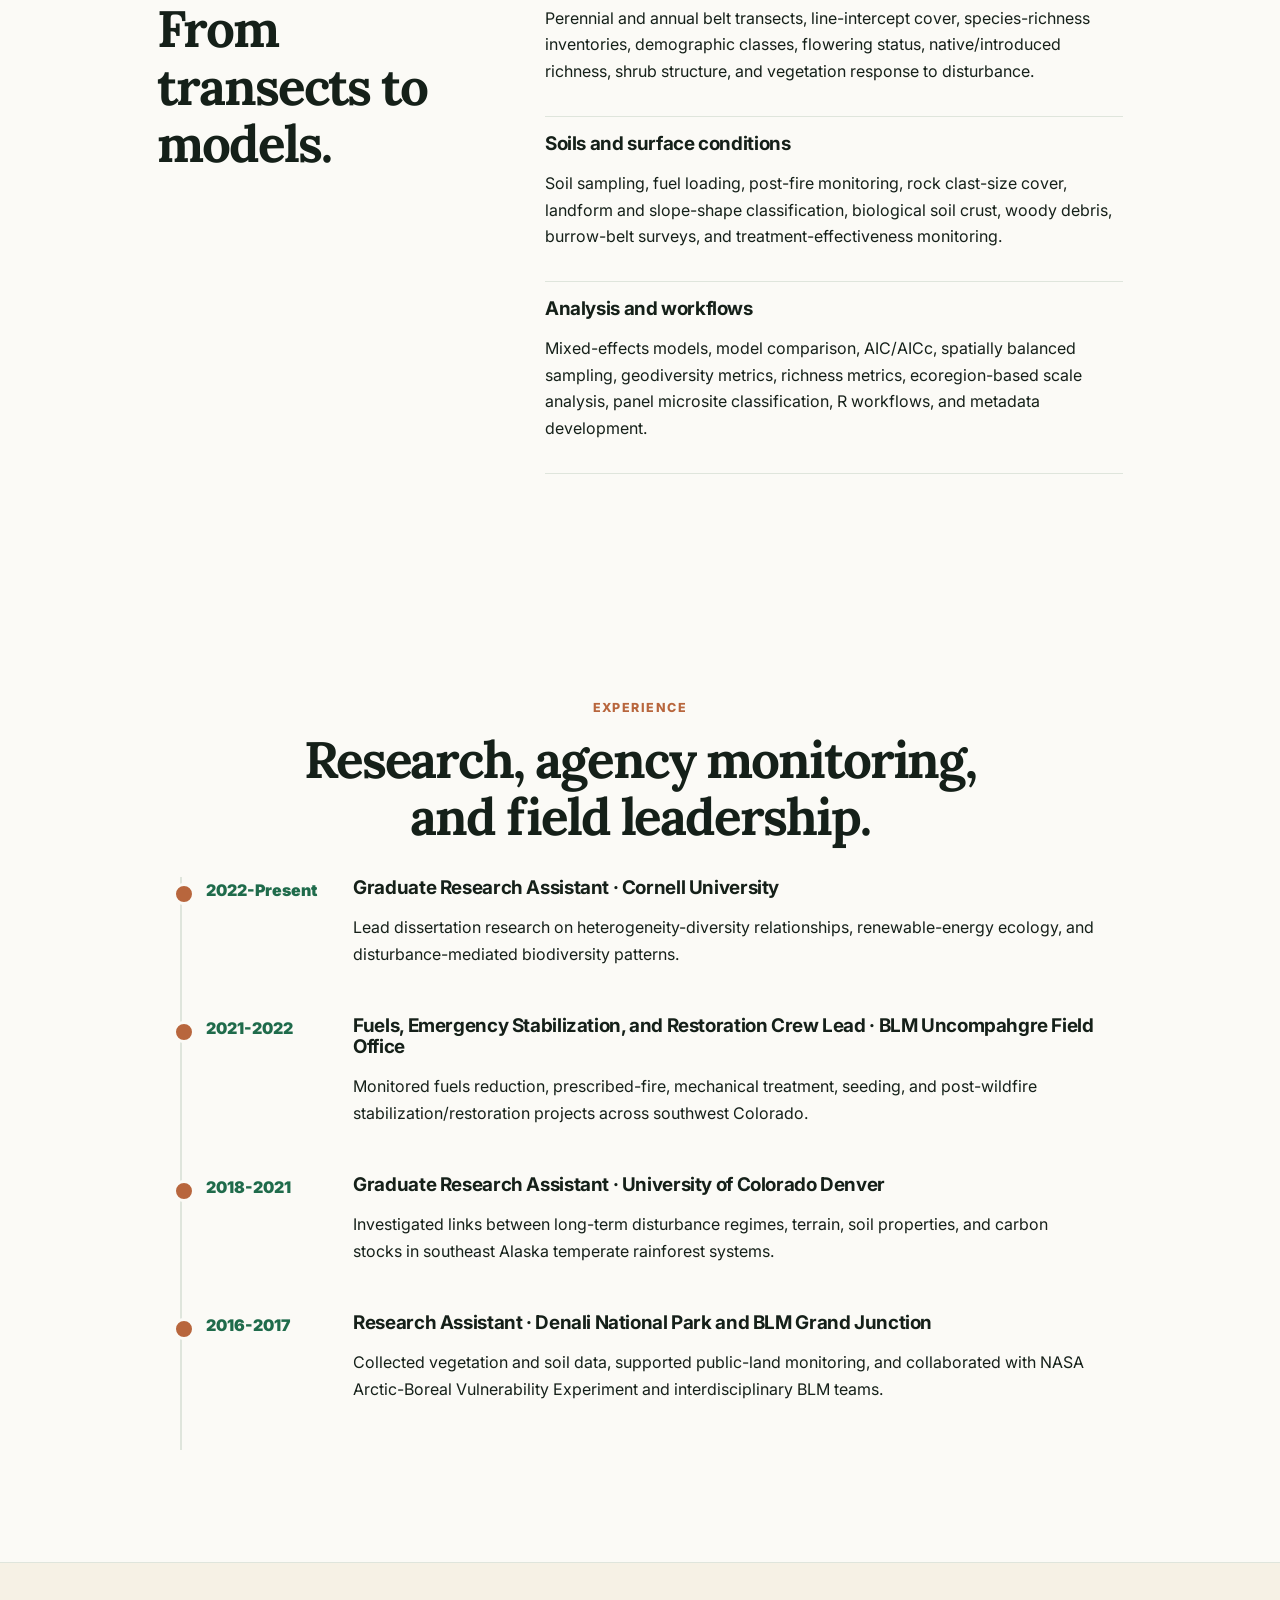
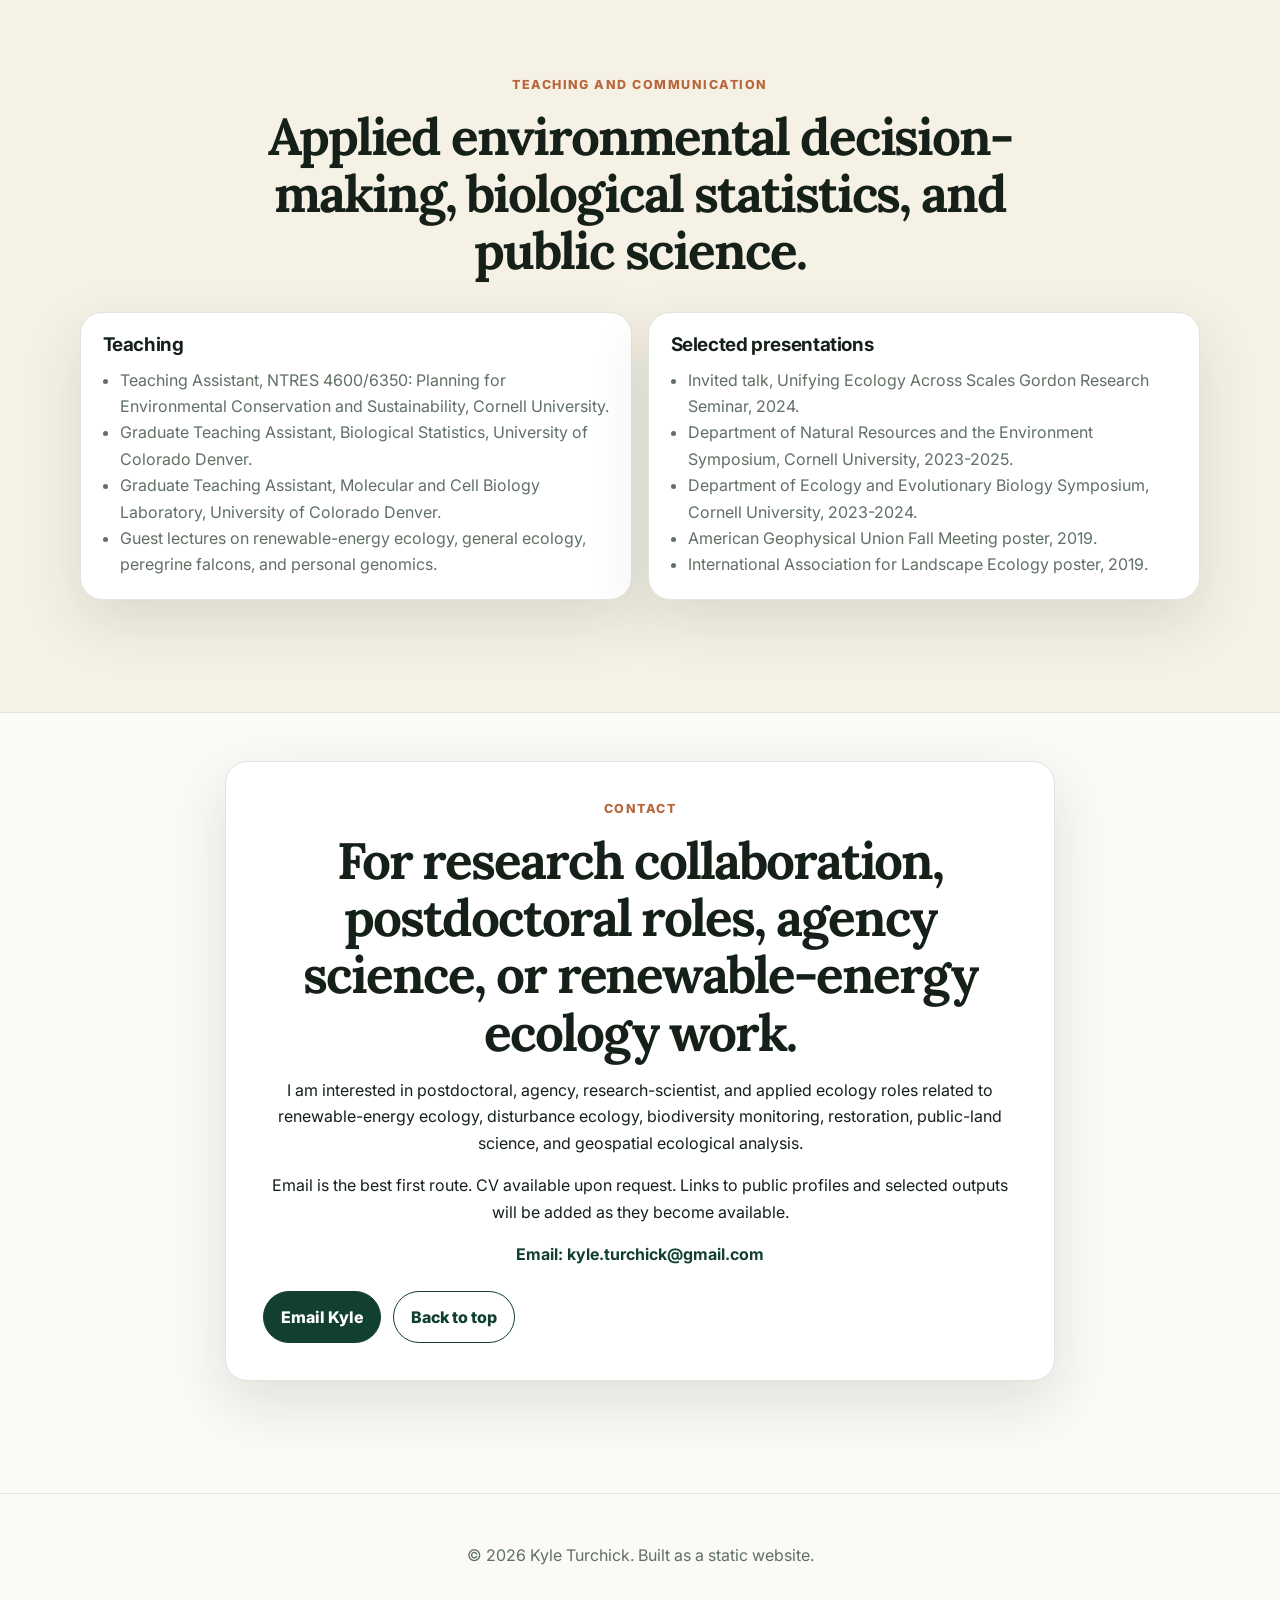
==== commit 507578c4: "Update index.html" ====
--- a/index.html
+++ b/index.html
@@ -16,18 +16,24 @@
   <link href="https://fonts.googleapis.com/css2?family=Inter:wght@400;500;600;700;800&family=Lora:wght@500;600&display=swap" rel="stylesheet" />
   <link rel="stylesheet" href="styles.css" />
 </head>
+
 <body>
   <a class="skip-link" href="#main">Skip to main content</a>
+
   <header class="site-header" data-stuck="false">
     <a class="brand" href="#home" aria-label="Kyle Turchick home">
       <span class="brand-mark" aria-hidden="true">KT</span>
       <span class="brand-text">Kyle Turchick</span>
     </a>
+
     <button class="nav-toggle" aria-expanded="false" aria-controls="site-nav">Menu</button>
+
     <nav id="site-nav" class="site-nav" aria-label="Primary navigation">
+      <a href="#about">About</a>
       <a href="#research">Research</a>
       <a href="#projects">Projects</a>
-      <a href="#products">Products</a>
+      <a href="#outputs">Outputs</a>
+      <a href="#methods">Methods</a>
       <a href="#experience">Experience</a>
       <a href="#teaching">Teaching</a>
       <a href="#contact">Contact</a>
@@ -39,22 +45,26 @@
       <div class="hero-grid">
         <div class="hero-copy">
           <p class="eyebrow">Ph.D. Candidate · Cornell University · Natural Resources</p>
-          <h1>Disturbance ecology, renewable-energy landscapes, and the biodiversity hidden in environmental heterogeneity.</h1>
-          <p class="lede">I study how disturbance, geodiversity, and land-use change shape biodiversity, vegetation structure, soil-surface conditions, and carbon dynamics across Mojave Desert, western U.S., and temperate rainforest systems.</p>
+          <h1>Studying how disturbance and environmental heterogeneity shape biodiversity across public lands and renewable-energy landscapes.</h1>
+          <p class="lede">I combine field ecology, geospatial analysis, federal monitoring datasets, and statistical modeling to understand how ecosystems respond to disturbance, from Mojave Desert solar facilities to western U.S. public lands and southeast Alaska temperate rainforests.</p>
+
           <div class="hero-actions">
             <a class="button primary" href="#research">Explore research</a>
             <a class="button secondary" href="#contact">Contact</a>
           </div>
+
           <ul class="quick-facts" aria-label="Quick facts">
-            <li><strong>Affiliation:</strong> USGS New York Cooperative Fish & Wildlife Research Unit</li>
+            <li><strong>Affiliation:</strong> USGS New York Cooperative Fish &amp; Wildlife Research Unit</li>
             <li><strong>Research home:</strong> Renewable Energy Ecology Lab</li>
             <li><strong>Methods:</strong> Field ecology, GIS, R, large monitoring datasets</li>
           </ul>
         </div>
+
         <aside class="hero-card" aria-label="Research summary">
           <p class="card-kicker">Research orbit</p>
           <h2>Ecological theory with mud on its boots.</h2>
-          <p>My work connects heterogeneity-diversity theory with public-land monitoring, technical reporting, and applied renewable-energy questions.</p>
+          <p>My work links biodiversity theory with the practical demands of public-land monitoring, renewable-energy development, restoration, and long-term ecological change.</p>
+
           <div class="metric-stack">
             <div><span>2022-2024</span><small>Yellow Pine monitoring data</small></div>
             <div><span>BLM + USGS</span><small>agency-facing research products</small></div>
@@ -64,23 +74,34 @@
       </div>
     </section>
 
+    <section id="about" class="section-pad">
+      <div class="section-heading narrow">
+        <p class="eyebrow">About</p>
+        <h2>I work at the boundary between ecological theory and land-management decisions.</h2>
+        <p>I am a Ph.D. candidate in Natural Resources at Cornell University and a member of the USGS New York Cooperative Fish &amp; Wildlife Research Unit. My research asks how disturbance and environmental heterogeneity shape biodiversity, vegetation structure, soil-surface conditions, and carbon dynamics. I am especially interested in research that can inform public-land management, renewable-energy development, restoration, and conservation under changing disturbance regimes.</p>
+      </div>
+    </section>
+
     <section id="research" class="section-pad band">
       <div class="section-heading">
         <p class="eyebrow">Research program</p>
         <h2>Three research lines, one ecological question: how does variation become biodiversity?</h2>
       </div>
+
       <div class="cards three">
         <article class="card">
           <h3>Heterogeneity-diversity theory</h3>
-          <p>I test how abiotic environmental variation influences plant and bird richness across local to continental scales, including whether biodiversity responses are linear, saturating, or unimodal.</p>
-        </article>
+          <p>I test how environmental heterogeneity and geodiversity influence plant and bird richness across spatial scales, and whether biodiversity responses are linear, saturating, or unimodal.</p>
+        </article>
+
         <article class="card">
           <h3>Renewable-energy ecology</h3>
-          <p>I evaluate how utility-scale solar development alters desert vegetation, soil-surface conditions, biological soil crust, woody debris, burrows, plant-community structure, and geodiversity.</p>
-        </article>
+          <p>I evaluate how utility-scale solar development changes desert vegetation, soil-surface structure, biological soil crust, woody debris, burrow activity, plant communities, and geodiversity.</p>
+        </article>
+
         <article class="card">
           <h3>Disturbance and recovery</h3>
-          <p>I study how landslides, wildfire, windstorms, mechanical vegetation treatments, and solar-facility construction reorganize biomass, carbon, vegetation structure, and biodiversity.</p>
+          <p>I study how landslides, wildfire, windstorms, mechanical treatments, and solar-facility construction reorganize vegetation, biodiversity, soil conditions, and carbon stocks.</p>
         </article>
       </div>
     </section>
@@ -89,113 +110,64 @@
       <div class="section-heading narrow">
         <p class="eyebrow">Featured projects</p>
         <h2>Field systems as living instruments.</h2>
-        <p>The work spans public-land monitoring networks, desert solar landscapes, and disturbance-carbon gradients. Each project is designed to move from field evidence to applied ecological inference.</p>
-      </div>
-      <div class="project-list">
-        <article class="project-card">
-          <div class="project-number">01</div>
-          <div>
-            <h3>Yellow Pine Solar Facility ecological monitoring</h3>
-            <p class="meta">Mojave Desert, Nevada · Bureau of Land Management Las Vegas Field Office · 2022-2024</p>
-            <p>Permanent transects compare utility-scale solar-facility disturbance, undisturbed controls, and a debris-flow/landslide reference system. The dataset tracks perennial and annual vegetation, species richness, biological soil crust, woody debris, burrows, surface rock cover, landforms, slope shape, and photovoltaic-panel microsites.</p>
-          </div>
-        </article>
-        <article class="project-card">
-          <div class="project-number">02</div>
-          <div>
-            <h3>Western U.S. geodiversity-biodiversity synthesis</h3>
-            <p class="meta">BLM monitoring networks · eBird/species-richness data · ecoregion frameworks</p>
-            <p>This work integrates federal vegetation and soil monitoring data, bird richness estimates, geodiversity metrics, and ecoregional frameworks to evaluate scale-dependent plant and bird biodiversity patterns across public lands.</p>
-          </div>
-        </article>
-        <article class="project-card">
-          <div class="project-number">03</div>
-          <div>
-            <h3>Southeast Alaska disturbance-carbon gradients</h3>
-            <p class="meta">Temperate rainforest systems · University of Colorado Denver · NSF-supported research</p>
-            <p>Field-collected vegetation and soil data evaluate how landslide and windstorm disturbance gradients influence biomass, soil conditions, disturbance history, and carbon stocks in high-density carbon temperate rainforest ecosystems.</p>
-          </div>
-        </article>
-      </div>
-    </section>
-
-    <section id="products" class="section-pad band">
-      <div class="section-heading narrow">
-        <p class="eyebrow">Manuscripts and products</p>
-        <h2>A publication pipeline built from ecological monitoring, theory, and synthesis.</h2>
-        <p class="note">Working titles are provisional and should be updated as manuscripts are submitted or accepted.</p>
-      </div>
+        <p>My projects combine field data, public-land monitoring, geospatial synthesis, and ecological theory across desert, temperate rainforest, and western U.S. public-land systems.</p>
+      </div>
+
+      <div class="cards three">
+        <article class="card">
+          <h3>Yellow Pine Solar Facility ecological monitoring</h3>
+          <p>Permanent-transect monitoring in the Mojave Desert comparing utility-scale solar-facility disturbance, undisturbed controls, and a landslide/debris-flow reference system.</p>
+          <p>The project quantifies perennial and annual vegetation, species richness, biological soil crust, woody debris, burrows, rock cover, landforms, slope shape, geodiversity, and photovoltaic-panel microsites.</p>
+          <p>The work helps evaluate how lower-disturbance solar-site preparation and panel microsites affect ecological recovery in arid public-land systems.</p>
+        </article>
+
+        <article class="card">
+          <h3>Western U.S. geodiversity-biodiversity synthesis</h3>
+          <p>This project integrates federal vegetation and soil monitoring data, bird richness estimates, geodiversity metrics, geologic and edaphic variables, and ecoregion frameworks across western U.S. public lands.</p>
+          <p>The goal is to test whether abiotic heterogeneity can help explain biodiversity patterns across management-relevant ecological scales.</p>
+        </article>
+
+        <article class="card">
+          <h3>Southeast Alaska disturbance-carbon research</h3>
+          <p>My master’s research examined how long-term landslide and windstorm disturbance regimes influence biomass, soils, terrain, and carbon stocks in temperate rainforest systems near Sitka, Alaska.</p>
+          <p>This work connects disturbance ecology with carbon-cycle questions in forests where rare but severe disturbance can reshape long-term carbon storage.</p>
+        </article>
+      </div>
+    </section>
+
+    <section id="outputs" class="section-pad band">
+      <div class="section-heading narrow">
+        <p class="eyebrow">Selected outputs</p>
+        <h2>Research products for public-land science, renewable-energy ecology, and field-based monitoring.</h2>
+        <p class="note">A full academic CV is available upon request. This page emphasizes public-facing research products, datasets, reports, and science communication.</p>
+      </div>
+
       <div class="accordion-grid">
         <details open>
-          <summary>Active manuscript drafts</summary>
-          <ul class="pub-list">
-            <li><strong>Turchick, K., and Grodsky, S. M.</strong> <em>Advancing the heterogeneity-diversity paradigm: history, diagnosis, mediators, and applications.</em> Review manuscript in preparation; lead author.</li>
-            <li><strong>Turchick, K., and Grodsky, S. M.</strong> <em>Reshaping landmark heterogeneity-diversity relationships.</em> Brief communication manuscript in preparation; lead author.</li>
-            <li><strong>Turchick, K., Rodewald, A. D., and Grodsky, S. M.</strong> <em>Digging into the heterogeneity-diversity relationship across spatial scales and taxa.</em> Manuscript in preparation; lead author.</li>
-            <li><strong>Turchick, K., and Grodsky, S. M.</strong> <em>Disturbance weakens and reshapes the geodiversity-biodiversity relationship.</em> Manuscript in preparation; lead author.</li>
-            <li><strong>Sturchio, M. A., Turchick, K., Ohlert, T., and Grodsky, S. M.</strong> <em>Plant community structure across disturbance histories and photovoltaic-panel microsites at a Mojave Desert solar facility.</em> Manuscript in preparation; second author.</li>
-            <li><strong>Turchick, K., Vascik, B., Booth, A. M., and Buma, B.</strong> <em>Higher disturbance likelihood over millennia correlates with higher carbon stocks in low-frequency/high-density carbon temperate rainforests, with high variance.</em> Manuscript in preparation; lead author.</li>
+          <summary>Technical reports and agency products</summary>
+          <ul class="pub-list compact">
+            <li><strong>Yellow Pine Solar Project monitoring:</strong> annual technical reports, methods documentation, metadata, and ecological monitoring data products prepared for the Bureau of Land Management Las Vegas Field Office.</li>
+            <li><strong>BLM Southwest Colorado monitoring:</strong> eleven project-specific technical reports on ecosystem response to prescribed fire, natural fire, and mechanical vegetation treatments.</li>
           </ul>
         </details>
+
         <details>
-          <summary>Yellow Pine monitoring-data pipeline</summary>
+          <summary>Research datasets and data products</summary>
           <ul class="pub-list compact">
-            <li>Shrub community responses to utility-scale solar construction and natural disturbance in the Mojave Desert.</li>
-            <li>Perennial vegetation structure and recovery trajectories following utility-scale solar construction and debris-flow disturbance.</li>
-            <li>Annual plant responses to utility-scale solar construction and natural disturbance in Mojave Desert shrubland.</li>
-            <li>Native and introduced plant richness trajectories following solar-facility construction and debris-flow disturbance.</li>
-            <li>Burrow activity as an indicator of soil-faunal response to solar-facility construction and natural disturbance.</li>
-            <li>Woody debris redistribution following utility-scale solar construction and debris-flow disturbance.</li>
-            <li>Does disturbance alter the abiotic template? Geodiversity and soil-surface heterogeneity across mechanical and natural disturbance.</li>
-            <li>Biological soil crust responses to utility-scale solar construction, panel microsites, and natural disturbance.</li>
-            <li>Spatially explicit ecological monitoring of vegetation and soil-surface responses at the Yellow Pine Solar Facility.</li>
+            <li><strong>Yellow Pine Solar Facility ecological monitoring dataset:</strong> permanent-transect monitoring of vegetation, soils, biological soil crust, woody debris, burrows, geodiversity, and panel microsites in a Mojave Desert utility-scale solar landscape.</li>
+            <li><strong>Western U.S. geodiversity-biodiversity synthesis dataset:</strong> integrated public-land monitoring data, bird richness estimates, geodiversity metrics, and ecoregion frameworks.</li>
+            <li><strong>Southeast Alaska disturbance-carbon dataset:</strong> vegetation and soil data from landslide and windstorm disturbance gradients in temperate rainforest systems.</li>
           </ul>
         </details>
+
         <details>
-          <summary>Technical reports and data products</summary>
+          <summary>Science communication</summary>
           <ul class="pub-list compact">
-            <li><strong>Yellow Pine Solar Project monitoring:</strong> annual technical reports, methods documentation, metadata, and ecological monitoring data products prepared for the BLM Las Vegas Field Office.</li>
-            <li><strong>BLM Southwest Colorado monitoring:</strong> eleven project-specific reports on ecosystem response to prescribed fire, natural fire, and mechanical treatments.</li>
-            <li><strong>Science communication:</strong> <em>The Silent Slide</em>, Planet Forward StoryFest; Sitka Nature Show podcast guest; Coastal Rainforest Margins Research Coordination Network blog spotlight.</li>
+            <li><em>The Silent Slide</em>, video essay published for Planet Forward StoryFest.</li>
+            <li>Sitka Nature Show podcast guest.</li>
+            <li>Student spotlight, Coastal Rainforest Margins Research Coordination Network blog.</li>
           </ul>
         </details>
-      </div>
-    </section>
-
-    <section id="experience" class="section-pad">
-      <div class="section-heading narrow">
-        <p class="eyebrow">Experience</p>
-        <h2>Research, agency monitoring, and field leadership.</h2>
-      </div>
-      <div class="timeline">
-        <article class="timeline-item">
-          <span class="date">2022-Present</span>
-          <div>
-            <h3>Graduate Research Assistant · Cornell University</h3>
-            <p>Lead dissertation research on heterogeneity-diversity relationships, renewable-energy ecology, and disturbance-mediated biodiversity patterns.</p>
-          </div>
-        </article>
-        <article class="timeline-item">
-          <span class="date">2021-2022</span>
-          <div>
-            <h3>Fuels, Emergency Stabilization, and Restoration Crew Lead · BLM Uncompahgre Field Office</h3>
-            <p>Monitored fuels reduction, prescribed-fire, mechanical treatment, seeding, and post-wildfire stabilization/restoration projects across southwest Colorado.</p>
-          </div>
-        </article>
-        <article class="timeline-item">
-          <span class="date">2018-2021</span>
-          <div>
-            <h3>Graduate Research Assistant · University of Colorado Denver</h3>
-            <p>Investigated links between long-term disturbance regimes, terrain, soil properties, and carbon stocks in southeast Alaska temperate rainforest systems.</p>
-          </div>
-        </article>
-        <article class="timeline-item">
-          <span class="date">2016-2017</span>
-          <div>
-            <h3>Research Assistant · Denali National Park and BLM Grand Junction</h3>
-            <p>Collected vegetation and soil data, supported public-land monitoring, and collaborated with NASA ABVE and interdisciplinary BLM teams.</p>
-          </div>
-        </article>
       </div>
     </section>
 
@@ -204,15 +176,18 @@
         <p class="eyebrow">Methods portfolio</p>
         <h2>From transects to models.</h2>
       </div>
+
       <div class="method-columns">
         <div>
           <h3>Vegetation and biodiversity</h3>
           <p>Perennial and annual belt transects, line-intercept cover, species-richness inventories, demographic classes, flowering status, native/introduced richness, shrub structure, and vegetation response to disturbance.</p>
         </div>
+
         <div>
           <h3>Soils and surface conditions</h3>
           <p>Soil sampling, fuel loading, post-fire monitoring, rock clast-size cover, landform and slope-shape classification, biological soil crust, woody debris, burrow-belt surveys, and treatment-effectiveness monitoring.</p>
         </div>
+
         <div>
           <h3>Analysis and workflows</h3>
           <p>Mixed-effects models, model comparison, AIC/AICc, spatially balanced sampling, geodiversity metrics, richness metrics, ecoregion-based scale analysis, panel microsite classification, R workflows, and metadata development.</p>
@@ -220,11 +195,53 @@
       </div>
     </section>
 
+    <section id="experience" class="section-pad">
+      <div class="section-heading narrow">
+        <p class="eyebrow">Experience</p>
+        <h2>Research, agency monitoring, and field leadership.</h2>
+      </div>
+
+      <div class="timeline">
+        <article class="timeline-item">
+          <span class="date">2022-Present</span>
+          <div>
+            <h3>Graduate Research Assistant · Cornell University</h3>
+            <p>Lead dissertation research on heterogeneity-diversity relationships, renewable-energy ecology, and disturbance-mediated biodiversity patterns.</p>
+          </div>
+        </article>
+
+        <article class="timeline-item">
+          <span class="date">2021-2022</span>
+          <div>
+            <h3>Fuels, Emergency Stabilization, and Restoration Crew Lead · BLM Uncompahgre Field Office</h3>
+            <p>Monitored fuels reduction, prescribed-fire, mechanical treatment, seeding, and post-wildfire stabilization/restoration projects across southwest Colorado.</p>
+          </div>
+        </article>
+
+        <article class="timeline-item">
+          <span class="date">2018-2021</span>
+          <div>
+            <h3>Graduate Research Assistant · University of Colorado Denver</h3>
+            <p>Investigated links between long-term disturbance regimes, terrain, soil properties, and carbon stocks in southeast Alaska temperate rainforest systems.</p>
+          </div>
+        </article>
+
+        <article class="timeline-item">
+          <span class="date">2016-2017</span>
+          <div>
+            <h3>Research Assistant · Denali National Park and BLM Grand Junction</h3>
+            <p>Collected vegetation and soil data, supported public-land monitoring, and collaborated with NASA Arctic-Boreal Vulnerability Experiment and interdisciplinary BLM teams.</p>
+          </div>
+        </article>
+      </div>
+    </section>
+
     <section id="teaching" class="section-pad band">
       <div class="section-heading narrow">
         <p class="eyebrow">Teaching and communication</p>
         <h2>Applied environmental decision-making, biological statistics, and public science.</h2>
       </div>
+
       <div class="cards two">
         <article class="card">
           <h3>Teaching</h3>
@@ -235,6 +252,7 @@
             <li>Guest lectures on renewable-energy ecology, general ecology, peregrine falcons, and personal genomics.</li>
           </ul>
         </article>
+
         <article class="card">
           <h3>Selected presentations</h3>
           <ul class="plain-list">
@@ -252,8 +270,10 @@
       <div class="contact-card">
         <p class="eyebrow">Contact</p>
         <h2>For research collaboration, postdoctoral roles, agency science, or renewable-energy ecology work.</h2>
-        <p>Email is the best first route. A public CV PDF, Google Scholar, ORCID, GitHub, and LinkedIn links can be added here once available.</p>
+        <p>I am interested in postdoctoral, agency, research-scientist, and applied ecology roles related to renewable-energy ecology, disturbance ecology, biodiversity monitoring, restoration, public-land science, and geospatial ecological analysis.</p>
+        <p>Email is the best first route. CV available upon request. Links to public profiles and selected outputs will be added as they become available.</p>
         <p class="email-fallback">Email: <span id="email-text">kyle.turchick [at] gmail [dot] com</span></p>
+
         <div class="contact-actions">
           <a id="email-link" class="button primary" href="#">Email Kyle</a>
           <a class="button secondary" href="#home">Back to top</a>
@@ -263,8 +283,9 @@
   </main>
 
   <footer class="site-footer">
-    <p>&copy; <span id="year"></span> Kyle Turchick. Built as a static website starter; edit freely.</p>
+    <p>&copy; <span id="year"></span> Kyle Turchick. Built as a static website.</p>
   </footer>
+
   <script src="script.js"></script>
 </body>
 </html>
